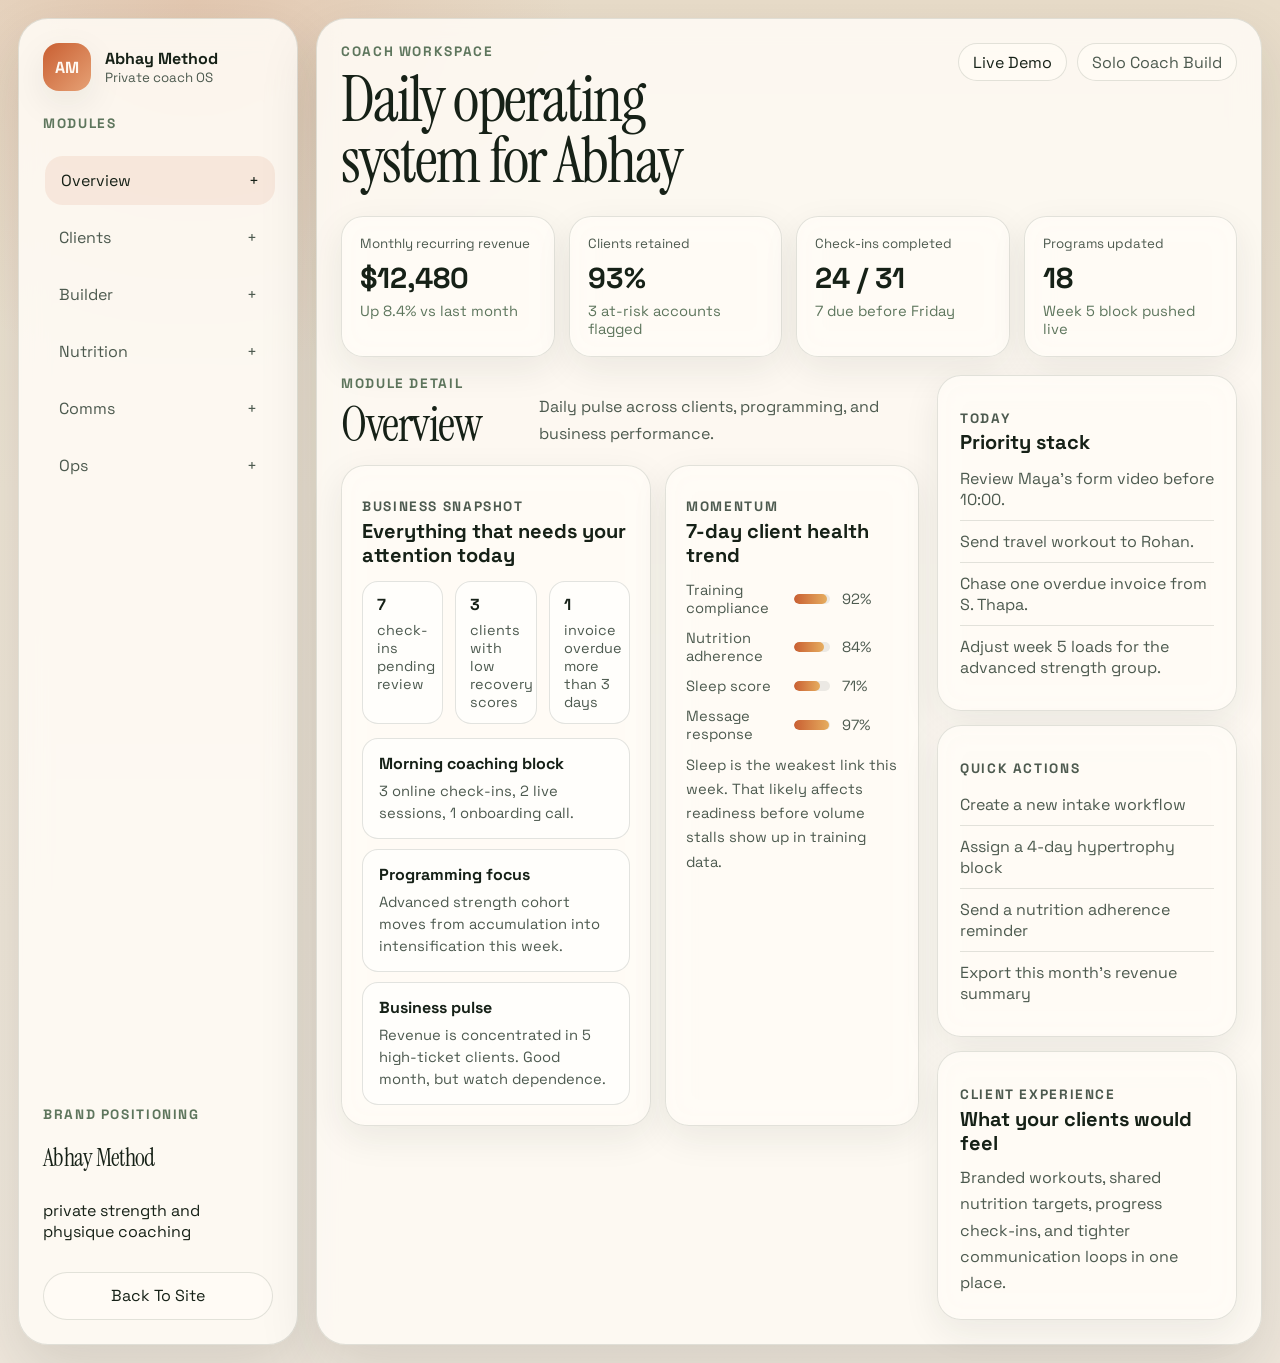
==== dashboard.html @ 8ef7fa8e "added initial phase" ====
<!doctype html>
<html lang="en">
  <head>
    <meta charset="UTF-8" />
    <meta name="viewport" content="width=device-width, initial-scale=1.0" />
    <meta
      name="description"
      content="Application-style dashboard for a personal coaching platform."
    />
    <title>Abhay Method Dashboard</title>
    <link rel="preconnect" href="https://fonts.googleapis.com" />
    <link rel="preconnect" href="https://fonts.gstatic.com" crossorigin />
    <link
      href="https://fonts.googleapis.com/css2?family=Instrument+Serif:ital@0;1&family=Space+Grotesk:wght@400;500;700&display=swap"
      rel="stylesheet"
    />
    <link rel="stylesheet" href="./styles.css" />
  </head>
  <body class="page-dashboard">
    <div class="dashboard-shell">
      <aside class="app-sidebar">
        <a class="brand-mark" href="./index.html" aria-label="Go to homepage">
          <span class="brand-monogram" data-brand-short></span>
          <span>
            <strong data-brand-name></strong>
            <small>Private coach OS</small>
          </span>
        </a>

        <div class="sidebar-block">
          <p class="sidebar-heading">Modules</p>
          <nav class="sidebar-nav" id="dashboard-nav" aria-label="Dashboard modules"></nav>
        </div>

        <div class="sidebar-block sidebar-note">
          <p class="card-label">Brand Positioning</p>
          <h2 data-brand-name></h2>
          <p data-brand-descriptor></p>
          <a class="button button-light full-width" href="./index.html">Back To Site</a>
        </div>
      </aside>

      <main class="dashboard-main">
        <header class="dashboard-topbar">
          <div>
            <p class="eyebrow">Coach Workspace</p>
            <h1>Daily operating system for <span data-coach-name></span></h1>
          </div>

          <div class="topbar-status">
            <span class="status-pill">Live Demo</span>
            <span class="status-pill muted">Solo Coach Build</span>
          </div>
        </header>

        <section class="kpi-grid" id="dashboard-kpis" aria-label="Dashboard KPIs"></section>

        <section class="dashboard-content">
          <div class="content-column">
            <div class="module-header">
              <div>
                <p class="eyebrow">Module Detail</p>
                <h2 id="module-title"></h2>
              </div>
              <p class="module-description" id="module-description"></p>
            </div>

            <div id="dashboard-panel"></div>
          </div>

          <aside class="dashboard-rail">
            <article class="surface-card rail-card">
              <p class="card-label">Today</p>
              <h3>Priority stack</h3>
              <ul class="micro-list" id="priority-list"></ul>
            </article>

            <article class="surface-card rail-card">
              <p class="card-label">Quick Actions</p>
              <ul class="action-list" id="action-list"></ul>
            </article>

            <article class="surface-card rail-card">
              <p class="card-label">Client Experience</p>
              <h3>What your clients would feel</h3>
              <p>
                Branded workouts, shared nutrition targets, progress check-ins, and
                tighter communication loops in one place.
              </p>
            </article>
          </aside>
        </section>
      </main>
    </div>

    <script src="./script.js"></script>
  </body>
</html>
---- styles.css ----
:root {
  --page-bg: #f5efe6;
  --page-bg-2: #e9dec9;
  --paper: rgba(255, 252, 246, 0.86);
  --paper-strong: #fffaf3;
  --ink: #162117;
  --ink-soft: #4d5a4f;
  --line: rgba(22, 33, 23, 0.12);
  --line-strong: rgba(22, 33, 23, 0.2);
  --accent: #c95f32;
  --accent-soft: #f6d8c3;
  --moss: #5e765d;
  --gold: #d6aa50;
  --shadow: 0 24px 60px rgba(22, 33, 23, 0.12);
  --shadow-soft: 0 12px 36px rgba(22, 33, 23, 0.08);
  --radius-xl: 32px;
  --radius-lg: 24px;
  --radius-md: 18px;
  --radius-sm: 14px;
  --shell-width: min(1180px, calc(100vw - 40px));
}

*,
*::before,
*::after {
  box-sizing: border-box;
}

html {
  scroll-behavior: smooth;
}

body {
  margin: 0;
  color: var(--ink);
  background:
    radial-gradient(circle at top left, rgba(201, 95, 50, 0.16), transparent 28%),
    radial-gradient(circle at 85% 10%, rgba(94, 118, 93, 0.18), transparent 24%),
    linear-gradient(180deg, var(--page-bg) 0%, var(--page-bg-2) 100%);
  font-family: "Space Grotesk", sans-serif;
  min-height: 100vh;
}

img {
  max-width: 100%;
  display: block;
}

a {
  color: inherit;
  text-decoration: none;
}

button,
input {
  font: inherit;
}

button {
  cursor: pointer;
}

.page-landing {
  position: relative;
  overflow-x: hidden;
}

.background-orb {
  position: fixed;
  width: 26rem;
  aspect-ratio: 1;
  border-radius: 50%;
  filter: blur(50px);
  opacity: 0.35;
  pointer-events: none;
  z-index: 0;
}

.orb-one {
  background: rgba(201, 95, 50, 0.28);
  top: -8rem;
  left: -8rem;
}

.orb-two {
  background: rgba(94, 118, 93, 0.24);
  right: -10rem;
  top: 18rem;
}

.site-header,
.hero,
.section,
.site-footer {
  position: relative;
  z-index: 1;
}

.layout-shell {
  width: var(--shell-width);
  margin: 0 auto;
}

.site-header {
  width: var(--shell-width);
  margin: 0 auto;
  padding: 24px 0 10px;
  display: flex;
  align-items: center;
  justify-content: space-between;
  gap: 24px;
}

.brand-mark {
  display: inline-flex;
  align-items: center;
  gap: 14px;
  min-width: 0;
}

.brand-mark strong,
.brand-mark small {
  display: block;
}

.brand-mark small {
  color: var(--ink-soft);
}

.brand-monogram {
  width: 48px;
  height: 48px;
  border-radius: 16px;
  display: grid;
  place-items: center;
  background: linear-gradient(135deg, var(--accent) 0%, #e6a175 100%);
  color: #fff9f2;
  font-weight: 700;
  box-shadow: var(--shadow-soft);
}

.brand-monogram.small {
  width: 40px;
  height: 40px;
  border-radius: 14px;
}

.site-nav {
  display: inline-flex;
  align-items: center;
  gap: 20px;
  padding: 12px 18px;
  border: 1px solid var(--line);
  background: rgba(255, 252, 246, 0.58);
  backdrop-filter: blur(12px);
  border-radius: 999px;
  color: var(--ink-soft);
}

.site-nav a:hover,
.sidebar-nav button:hover {
  color: var(--ink);
}

.button {
  display: inline-flex;
  align-items: center;
  justify-content: center;
  gap: 8px;
  min-height: 48px;
  padding: 0 18px;
  border-radius: 999px;
  border: 1px solid transparent;
  transition:
    transform 180ms ease,
    background-color 180ms ease,
    border-color 180ms ease,
    color 180ms ease;
}

.button:hover {
  transform: translateY(-1px);
}

.button-dark {
  background: var(--ink);
  color: #fff9f2;
  box-shadow: var(--shadow-soft);
}

.button-light {
  background: rgba(255, 252, 246, 0.72);
  border-color: var(--line);
}

.button.full-width {
  width: 100%;
}

.hero {
  display: grid;
  grid-template-columns: 1.02fr 0.98fr;
  align-items: center;
  gap: 28px;
  padding: 48px 0 24px;
}

.hero-copy h1,
.section-heading h2,
.sidebar-note h2,
.dashboard-topbar h1,
.module-header h2 {
  margin: 0;
  font-family: "Instrument Serif", serif;
  font-weight: 400;
  letter-spacing: -0.03em;
  line-height: 0.95;
}

.hero-copy h1 {
  font-size: clamp(3.7rem, 7vw, 6.5rem);
  max-width: 11ch;
}

.hero-copy h1 span {
  color: var(--accent);
}

.lede,
.section-heading p,
.surface-card p,
.module-description,
.site-footer,
.action-list,
.micro-list {
  color: var(--ink-soft);
}

.lede {
  max-width: 56ch;
  margin: 22px 0 0;
  font-size: 1.1rem;
  line-height: 1.7;
}

.eyebrow,
.card-label,
.sidebar-heading {
  margin: 0 0 10px;
  color: var(--moss);
  font-size: 0.85rem;
  font-weight: 700;
  letter-spacing: 0.12em;
  text-transform: uppercase;
}

.hero-actions {
  display: flex;
  flex-wrap: wrap;
  gap: 14px;
  margin-top: 28px;
}

.metric-row {
  display: grid;
  grid-template-columns: repeat(4, minmax(0, 1fr));
  gap: 14px;
  margin-top: 28px;
}

.metric-pill,
.kpi-card,
.surface-card,
.surface-panel,
.app-sidebar,
.dashboard-main {
  border: 1px solid var(--line);
  background: var(--paper);
  backdrop-filter: blur(14px);
}

.metric-pill {
  padding: 16px 18px;
  border-radius: 22px;
  box-shadow: var(--shadow-soft);
}

.metric-pill strong {
  display: block;
  font-size: 1.7rem;
  color: var(--ink);
}

.metric-pill span {
  display: block;
  margin-top: 6px;
  color: var(--ink-soft);
  font-size: 0.92rem;
}

.hero-stage {
  min-width: 0;
}

.hero-window,
.preview-browser {
  padding: 18px;
  border-radius: var(--radius-xl);
  box-shadow: var(--shadow);
}

.surface-panel {
  background: linear-gradient(180deg, rgba(255, 252, 246, 0.84), rgba(245, 238, 228, 0.78));
}

.window-bar {
  display: flex;
  gap: 8px;
}

.window-bar span {
  width: 12px;
  height: 12px;
  border-radius: 50%;
  background: rgba(22, 33, 23, 0.2);
}

.hero-window-grid {
  display: grid;
  grid-template-columns: 1.15fr 0.85fr;
  gap: 14px;
  margin-top: 16px;
}

.surface-card {
  padding: 20px;
  border-radius: var(--radius-lg);
  box-shadow: var(--shadow-soft);
}

.surface-card h2,
.surface-card h3,
.surface-card h4 {
  margin: 0;
  font-size: 1.25rem;
  line-height: 1.2;
}

.surface-card p {
  margin: 10px 0 0;
  line-height: 1.65;
}

.card-strong {
  background: linear-gradient(160deg, rgba(22, 33, 23, 0.96), rgba(60, 72, 53, 0.94));
  color: #fff8ef;
}

.card-strong .card-label,
.card-strong p {
  color: rgba(255, 248, 239, 0.78);
}

.card-accent {
  background: linear-gradient(150deg, rgba(201, 95, 50, 0.14), rgba(214, 170, 80, 0.16));
}

.micro-list,
.action-list {
  list-style: none;
  padding: 0;
  margin: 14px 0 0;
}

.micro-list li,
.action-list li {
  padding: 10px 0;
  border-top: 1px solid var(--line);
}

.micro-list li:first-child,
.action-list li:first-child {
  border-top: 0;
  padding-top: 0;
}

.progress-stack {
  display: grid;
  gap: 10px;
  margin-top: 12px;
}

.progress-stack span {
  display: flex;
  justify-content: space-between;
  gap: 18px;
  padding: 10px 12px;
  background: rgba(255, 255, 255, 0.54);
  border: 1px solid var(--line);
  border-radius: 14px;
}

.message-peek {
  display: grid;
  gap: 12px;
  margin-top: 14px;
}

.message-peek div {
  padding: 12px 14px;
  border-radius: 16px;
  background: rgba(255, 255, 255, 0.54);
  border: 1px solid var(--line);
}

.message-peek strong,
.message-peek span {
  display: block;
}

.message-peek span {
  margin-top: 4px;
  color: var(--ink-soft);
  font-size: 0.92rem;
}

.ticker {
  overflow: hidden;
  width: 100%;
  border-top: 1px solid var(--line);
  border-bottom: 1px solid var(--line);
  background: rgba(255, 250, 243, 0.48);
}

.ticker-track {
  display: inline-flex;
  gap: 18px;
  padding: 16px 0;
  white-space: nowrap;
  animation: ticker-scroll 30s linear infinite;
}

.ticker-track span {
  display: inline-flex;
  align-items: center;
  gap: 10px;
}

.ticker-track span::after {
  content: "/";
  color: var(--accent);
}

@keyframes ticker-scroll {
  from {
    transform: translateX(0);
  }
  to {
    transform: translateX(-50%);
  }
}

.section {
  padding: 84px 0 0;
}

.section-heading {
  display: grid;
  gap: 10px;
  max-width: 62ch;
}

.section-heading h2 {
  font-size: clamp(2.4rem, 5vw, 4.2rem);
}

.section-heading p {
  margin: 0;
  line-height: 1.7;
  font-size: 1rem;
}

.system-grid,
.feature-grid,
.launch-grid {
  display: grid;
  gap: 18px;
  margin-top: 28px;
}

.system-grid {
  grid-template-columns: repeat(3, minmax(0, 1fr));
}

.feature-grid {
  grid-template-columns: repeat(3, minmax(0, 1fr));
}

.launch-grid {
  grid-template-columns: repeat(3, minmax(0, 1fr));
  padding-bottom: 56px;
}

.system-card h3,
.feature-card h3 {
  font-size: 1.3rem;
}

.surface-card .chip + h3 {
  margin-top: 16px;
}

.chip {
  display: inline-flex;
  align-items: center;
  min-height: 28px;
  padding: 0 10px;
  border-radius: 999px;
  background: var(--accent-soft);
  color: var(--accent);
  font-size: 0.8rem;
  font-weight: 700;
  letter-spacing: 0.04em;
  text-transform: uppercase;
}

.preview-section {
  padding-bottom: 20px;
}

.preview-layout {
  display: grid;
  grid-template-columns: 0.42fr 0.58fr;
  gap: 18px;
  margin-top: 28px;
}

.preview-note {
  padding: 28px;
  border-radius: var(--radius-xl);
}

.preview-note h3 {
  margin: 0;
  font-size: 2rem;
  font-family: "Instrument Serif", serif;
  font-weight: 400;
}

.preview-note .button {
  margin-top: 20px;
}

.preview-browser {
  min-width: 0;
}

.browser-shot {
  display: grid;
  grid-template-columns: 220px 1fr;
  gap: 14px;
  margin-top: 16px;
}

.browser-sidebar {
  padding: 18px;
  border-radius: var(--radius-lg);
  background: rgba(22, 33, 23, 0.94);
  color: rgba(255, 248, 239, 0.84);
}

.sidebar-brand {
  display: flex;
  align-items: center;
  gap: 12px;
  margin-bottom: 20px;
}

.nav-pill {
  width: 100%;
  text-align: left;
  background: transparent;
  color: inherit;
  border: 0;
  padding: 12px 14px;
  border-radius: 14px;
}

.nav-pill.active {
  background: rgba(255, 248, 239, 0.12);
  color: #fffaf3;
}

.browser-main {
  display: grid;
  gap: 14px;
}

.browser-kpis {
  display: grid;
  grid-template-columns: repeat(3, minmax(0, 1fr));
  gap: 12px;
}

.mini-stat {
  padding: 16px;
  border-radius: 18px;
  background: rgba(255, 255, 255, 0.6);
  border: 1px solid var(--line);
}

.mini-stat small,
.mini-stat strong {
  display: block;
}

.mini-stat small {
  color: var(--ink-soft);
}

.mini-stat strong {
  margin-top: 8px;
  font-size: 1.4rem;
}

.browser-cards {
  display: grid;
  grid-template-columns: repeat(2, minmax(0, 1fr));
  gap: 14px;
}

.site-footer {
  width: var(--shell-width);
  margin: 0 auto;
  padding: 18px 0 42px;
  display: flex;
  align-items: center;
  justify-content: space-between;
  gap: 18px;
  border-top: 1px solid var(--line);
}

.site-footer p {
  margin: 0;
}

.page-dashboard {
  background:
    radial-gradient(circle at 15% 0%, rgba(201, 95, 50, 0.16), transparent 22%),
    linear-gradient(180deg, #e8dcc9 0%, #ede3d4 36%, #efe7dc 100%);
}

.dashboard-shell {
  display: grid;
  grid-template-columns: 280px minmax(0, 1fr);
  gap: 18px;
  width: min(1440px, calc(100vw - 36px));
  margin: 18px auto;
  min-height: calc(100vh - 36px);
}

.app-sidebar {
  padding: 24px;
  border-radius: 30px;
  display: flex;
  flex-direction: column;
  gap: 24px;
  box-shadow: var(--shadow);
}

.sidebar-block {
  display: grid;
  gap: 14px;
}

.sidebar-nav {
  display: grid;
  gap: 8px;
}

.sidebar-nav button {
  display: flex;
  align-items: center;
  justify-content: space-between;
  width: 100%;
  border: 0;
  padding: 14px 16px;
  border-radius: 18px;
  background: transparent;
  color: var(--ink-soft);
  text-align: left;
  transition:
    background-color 180ms ease,
    color 180ms ease,
    transform 180ms ease;
}

.sidebar-nav button.active {
  background: rgba(201, 95, 50, 0.1);
  color: var(--ink);
  transform: translateX(2px);
}

.sidebar-note {
  margin-top: auto;
}

.dashboard-main {
  padding: 24px;
  border-radius: 30px;
  box-shadow: var(--shadow);
}

.dashboard-topbar {
  display: flex;
  align-items: flex-start;
  justify-content: space-between;
  gap: 18px;
}

.dashboard-topbar h1 {
  font-size: clamp(2.6rem, 5vw, 4.5rem);
  max-width: 12ch;
}

.topbar-status {
  display: flex;
  flex-wrap: wrap;
  gap: 10px;
}

.status-pill {
  display: inline-flex;
  align-items: center;
  min-height: 38px;
  padding: 0 14px;
  border-radius: 999px;
  background: rgba(255, 252, 246, 0.72);
  border: 1px solid var(--line);
}

.status-pill.muted {
  color: var(--ink-soft);
}

.kpi-grid {
  display: grid;
  grid-template-columns: repeat(4, minmax(0, 1fr));
  gap: 14px;
  margin-top: 24px;
}

.kpi-card {
  padding: 18px;
  border-radius: 22px;
  box-shadow: var(--shadow-soft);
}

.kpi-card small,
.kpi-card strong,
.kpi-card span {
  display: block;
}

.kpi-card small {
  color: var(--ink-soft);
}

.kpi-card strong {
  margin-top: 8px;
  font-size: 1.8rem;
}

.kpi-card span {
  margin-top: 6px;
  font-size: 0.92rem;
  color: var(--moss);
}

.dashboard-content {
  display: grid;
  grid-template-columns: minmax(0, 1fr) 300px;
  gap: 18px;
  margin-top: 18px;
}

.content-column {
  min-width: 0;
}

.module-header {
  display: flex;
  align-items: end;
  justify-content: space-between;
  gap: 18px;
  margin-bottom: 18px;
}

.module-header h2 {
  font-size: clamp(2rem, 4vw, 3rem);
}

.module-description {
  margin: 0;
  max-width: 38ch;
  line-height: 1.65;
}

.dashboard-rail {
  display: grid;
  gap: 14px;
  align-content: start;
}

.rail-card {
  padding: 22px;
}

.module-grid {
  display: grid;
  gap: 14px;
}

.overview-grid {
  grid-template-columns: 1.1fr 0.9fr;
}

.clients-grid,
.ops-grid,
.nutrition-grid,
.comms-grid {
  grid-template-columns: 1fr 1fr;
}

.builder-grid {
  grid-template-columns: 1.15fr 0.85fr;
}

.list-card,
.detail-card,
.builder-card,
.message-card,
.ledger-card {
  min-width: 0;
}

.panel-subgrid {
  display: grid;
  gap: 12px;
  margin-top: 14px;
}

.two-up {
  grid-template-columns: repeat(2, minmax(0, 1fr));
}

.three-up {
  grid-template-columns: repeat(3, minmax(0, 1fr));
}

.metric-chip {
  padding: 12px 14px;
  border-radius: 16px;
  background: rgba(255, 255, 255, 0.54);
  border: 1px solid var(--line);
}

.metric-chip strong,
.metric-chip span {
  display: block;
}

.metric-chip span {
  margin-top: 6px;
  color: var(--ink-soft);
  font-size: 0.9rem;
}

.stack-list {
  display: grid;
  gap: 10px;
  margin-top: 14px;
}

.stack-item,
.client-row,
.invoice-row,
.workflow-row,
.meal-row,
.thread-row,
.exercise-row {
  display: grid;
  gap: 6px;
  padding: 14px 16px;
  border-radius: 16px;
  background: rgba(255, 255, 255, 0.54);
  border: 1px solid var(--line);
}

.stack-item strong,
.client-row strong,
.invoice-row strong,
.workflow-row strong,
.meal-row strong,
.thread-row strong,
.exercise-row strong {
  font-size: 1rem;
}

.stack-item span,
.client-row span,
.invoice-row span,
.workflow-row span,
.meal-row span,
.thread-row span,
.exercise-row span {
  color: var(--ink-soft);
  font-size: 0.92rem;
  line-height: 1.5;
}

.bar-chart {
  display: grid;
  gap: 12px;
  margin-top: 14px;
}

.bar-row {
  display: grid;
  grid-template-columns: 96px 1fr 56px;
  align-items: center;
  gap: 12px;
}

.bar-row span {
  color: var(--ink-soft);
  font-size: 0.92rem;
}

.bar {
  position: relative;
  height: 10px;
  border-radius: 999px;
  background: rgba(22, 33, 23, 0.08);
  overflow: hidden;
}

.bar::after {
  content: "";
  position: absolute;
  inset: 0 auto 0 0;
  width: var(--fill, 50%);
  border-radius: inherit;
  background: linear-gradient(90deg, var(--accent), #e6ad5f);
}

.client-row,
.invoice-row,
.thread-row {
  grid-template-columns: minmax(0, 1.15fr) 0.9fr 0.8fr;
  align-items: center;
}

.client-row strong,
.invoice-row strong,
.thread-row strong {
  font-size: 0.98rem;
}

.client-row span,
.invoice-row span,
.thread-row span {
  margin: 0;
}

.badge {
  display: inline-flex;
  align-items: center;
  justify-content: center;
  min-height: 28px;
  padding: 0 10px;
  border-radius: 999px;
  background: rgba(201, 95, 50, 0.12);
  color: var(--accent);
  font-size: 0.8rem;
  font-weight: 700;
  justify-self: start;
}

.badge.good {
  background: rgba(94, 118, 93, 0.14);
  color: var(--moss);
}

.badge.warn {
  background: rgba(214, 170, 80, 0.18);
  color: #946600;
}

.program-grid {
  display: grid;
  gap: 12px;
  margin-top: 14px;
}

.program-day {
  padding: 16px;
  border-radius: 18px;
  background: rgba(255, 255, 255, 0.54);
  border: 1px solid var(--line);
}

.program-day header {
  display: flex;
  align-items: baseline;
  justify-content: space-between;
  gap: 10px;
}

.program-day h4 {
  margin: 0;
}

.program-day p {
  margin: 10px 0 0;
}

.macro-grid {
  display: grid;
  grid-template-columns: repeat(3, minmax(0, 1fr));
  gap: 12px;
  margin-top: 14px;
}

.macro-card {
  padding: 16px;
  border-radius: 18px;
  background: rgba(255, 255, 255, 0.54);
  border: 1px solid var(--line);
}

.macro-card strong,
.macro-card span {
  display: block;
}

.macro-card strong {
  font-size: 1.6rem;
}

.macro-card span {
  margin-top: 6px;
  color: var(--ink-soft);
}

.message-thread {
  display: grid;
  gap: 12px;
  margin-top: 14px;
}

.chat-bubble {
  width: fit-content;
  max-width: 85%;
  padding: 14px 16px;
  border-radius: 18px;
  background: rgba(255, 255, 255, 0.56);
  border: 1px solid var(--line);
  line-height: 1.6;
}

.chat-bubble.outbound {
  margin-left: auto;
  background: rgba(201, 95, 50, 0.12);
}

.footer-note {
  margin-top: 14px;
  color: var(--ink-soft);
  font-size: 0.92rem;
}

.reveal {
  opacity: 0;
  transform: translateY(24px);
  transition:
    opacity 600ms ease,
    transform 600ms ease;
}

.reveal.visible {
  opacity: 1;
  transform: translateY(0);
}

@media (max-width: 1160px) {
  .hero,
  .preview-layout,
  .dashboard-content,
  .overview-grid,
  .builder-grid,
  .clients-grid,
  .nutrition-grid,
  .comms-grid,
  .ops-grid {
    grid-template-columns: 1fr;
  }

  .system-grid,
  .feature-grid,
  .launch-grid,
  .browser-cards,
  .browser-kpis,
  .kpi-grid,
  .metric-row,
  .macro-grid {
    grid-template-columns: repeat(2, minmax(0, 1fr));
  }

  .dashboard-shell {
    grid-template-columns: 1fr;
  }

  .app-sidebar {
    margin-bottom: 0;
  }
}

@media (max-width: 820px) {
  .site-header,
  .site-footer,
  .module-header,
  .dashboard-topbar {
    flex-direction: column;
    align-items: flex-start;
  }

  .site-nav {
    overflow-x: auto;
    max-width: 100%;
  }

  .hero-copy h1 {
    font-size: clamp(3rem, 14vw, 5rem);
  }

  .hero-window-grid,
  .browser-shot,
  .system-grid,
  .feature-grid,
  .launch-grid,
  .metric-row,
  .kpi-grid,
  .macro-grid,
  .panel-subgrid.two-up,
  .panel-subgrid.three-up,
  .browser-kpis,
  .browser-cards {
    grid-template-columns: 1fr;
  }

  .client-row,
  .invoice-row,
  .thread-row {
    grid-template-columns: 1fr;
  }

  .dashboard-shell,
  .dashboard-main,
  .app-sidebar {
    width: calc(100vw - 20px);
  }

  .dashboard-shell {
    margin: 10px auto;
  }
}
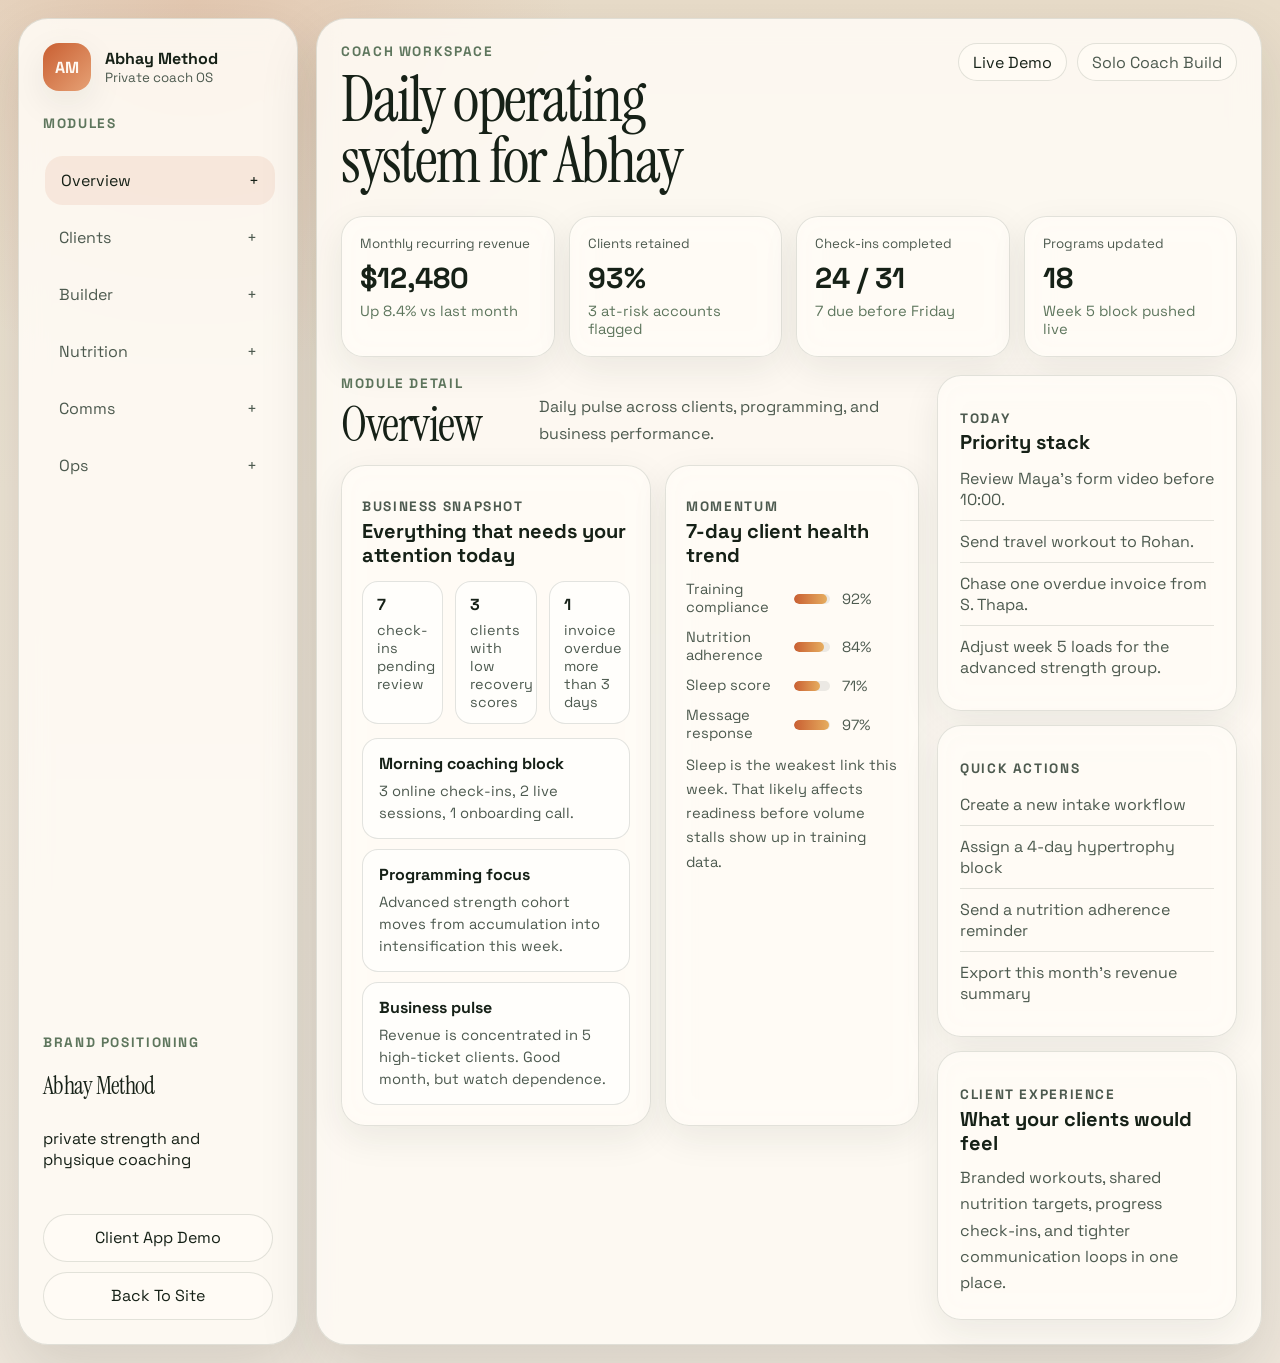
==== commit 1b00e786: "added client side" ====
--- a/dashboard.html
+++ b/dashboard.html
@@ -36,7 +36,10 @@
           <p class="card-label">Brand Positioning</p>
           <h2 data-brand-name></h2>
           <p data-brand-descriptor></p>
-          <a class="button button-light full-width" href="./index.html">Back To Site</a>
+          <div class="sidebar-actions">
+            <a class="button button-light full-width" href="./client-app.html">Client App Demo</a>
+            <a class="button button-light full-width" href="./index.html">Back To Site</a>
+          </div>
         </div>
       </aside>
 
--- a/styles.css
+++ b/styles.css
@@ -705,6 +705,12 @@
   margin-top: auto;
 }
 
+.sidebar-actions {
+  display: grid;
+  gap: 10px;
+  margin-top: 14px;
+}
+
 .dashboard-main {
   padding: 24px;
   border-radius: 30px;
@@ -1080,6 +1086,217 @@
   font-size: 0.92rem;
 }
 
+.page-client {
+  background:
+    radial-gradient(circle at 12% 8%, rgba(214, 170, 80, 0.18), transparent 20%),
+    radial-gradient(circle at 90% 12%, rgba(201, 95, 50, 0.14), transparent 20%),
+    linear-gradient(180deg, #f3ebdf 0%, #ece0cf 45%, #eee5d8 100%);
+}
+
+.client-shell {
+  width: var(--shell-width);
+  margin: 0 auto;
+  padding: 24px 0 42px;
+}
+
+.client-header {
+  display: flex;
+  align-items: center;
+  justify-content: space-between;
+  gap: 24px;
+}
+
+.client-main {
+  padding-top: 36px;
+}
+
+.client-intro {
+  max-width: 62ch;
+}
+
+.client-intro h1 {
+  margin: 0;
+  font-family: "Instrument Serif", serif;
+  font-weight: 400;
+  letter-spacing: -0.03em;
+  line-height: 0.95;
+  font-size: clamp(3rem, 6vw, 5.3rem);
+}
+
+.client-showcase {
+  display: grid;
+  grid-template-columns: minmax(360px, 430px) minmax(0, 1fr);
+  gap: 22px;
+  align-items: start;
+  margin-top: 28px;
+}
+
+.phone-panel {
+  padding: 18px;
+  border-radius: 34px;
+  box-shadow: var(--shadow);
+  position: sticky;
+  top: 18px;
+}
+
+.phone-frame {
+  padding: 16px;
+  border-radius: 32px;
+  border: 1px solid var(--line);
+  background: linear-gradient(180deg, rgba(255, 252, 246, 0.96), rgba(245, 238, 228, 0.9));
+}
+
+.phone-notch {
+  display: block;
+  width: 124px;
+  height: 28px;
+  margin: 0 auto 16px;
+  border-radius: 999px;
+  background: rgba(22, 33, 23, 0.92);
+}
+
+.phone-top h2 {
+  margin: 0;
+  font-family: "Instrument Serif", serif;
+  font-weight: 400;
+  font-size: clamp(2rem, 4vw, 2.7rem);
+  letter-spacing: -0.03em;
+  line-height: 0.95;
+}
+
+.phone-lede {
+  margin: 12px 0 0;
+  color: var(--ink-soft);
+  line-height: 1.6;
+}
+
+.client-quickstats {
+  display: grid;
+  grid-template-columns: repeat(3, minmax(0, 1fr));
+  gap: 10px;
+  margin: 18px 0;
+}
+
+.quick-pill {
+  padding: 12px;
+  border-radius: 18px;
+  background: rgba(255, 255, 255, 0.56);
+  border: 1px solid var(--line);
+}
+
+.quick-pill strong,
+.quick-pill span {
+  display: block;
+}
+
+.quick-pill strong {
+  font-size: 1.05rem;
+}
+
+.quick-pill span {
+  margin-top: 5px;
+  color: var(--ink-soft);
+  font-size: 0.82rem;
+}
+
+.phone-subhead {
+  display: grid;
+  gap: 4px;
+  margin-bottom: 12px;
+}
+
+.phone-subhead strong {
+  font-size: 1.05rem;
+}
+
+.phone-subhead span {
+  color: var(--ink-soft);
+  font-size: 0.92rem;
+  line-height: 1.5;
+}
+
+.client-screen {
+  display: grid;
+  gap: 12px;
+  min-height: 360px;
+}
+
+.phone-card {
+  padding: 16px;
+  border-radius: 22px;
+}
+
+.phone-card h3 {
+  font-size: 1.12rem;
+}
+
+.phone-checklist {
+  list-style: none;
+  padding: 0;
+  margin: 14px 0 0;
+  display: grid;
+  gap: 10px;
+}
+
+.phone-checklist li {
+  display: grid;
+  grid-template-columns: 12px 1fr;
+  gap: 12px;
+  align-items: start;
+  padding: 12px 14px;
+  border-radius: 16px;
+  background: rgba(255, 255, 255, 0.54);
+  border: 1px solid var(--line);
+}
+
+.check-dot {
+  width: 12px;
+  height: 12px;
+  border-radius: 50%;
+  background: var(--accent);
+  margin-top: 6px;
+}
+
+.phone-checklist strong,
+.phone-checklist span {
+  display: block;
+}
+
+.phone-checklist span {
+  margin-top: 4px;
+  color: var(--ink-soft);
+  font-size: 0.9rem;
+  line-height: 1.5;
+}
+
+.client-tabbar {
+  display: flex;
+  flex-wrap: wrap;
+  gap: 8px;
+  margin-top: 14px;
+}
+
+.client-tabbar button {
+  flex: 1 1 calc(33.333% - 8px);
+  min-height: 44px;
+  border: 1px solid var(--line);
+  background: rgba(255, 255, 255, 0.56);
+  border-radius: 16px;
+  color: var(--ink-soft);
+  padding: 0 12px;
+}
+
+.client-tabbar button.active {
+  background: var(--ink);
+  color: #fff9f2;
+  border-color: transparent;
+}
+
+.client-sidepanels {
+  display: grid;
+  gap: 18px;
+}
+
 .reveal {
   opacity: 0;
   transform: translateY(24px);
@@ -1097,6 +1314,7 @@
   .hero,
   .preview-layout,
   .dashboard-content,
+  .client-showcase,
   .overview-grid,
   .builder-grid,
   .clients-grid,
@@ -1124,13 +1342,18 @@
   .app-sidebar {
     margin-bottom: 0;
   }
+
+  .phone-panel {
+    position: static;
+  }
 }
 
 @media (max-width: 820px) {
   .site-header,
   .site-footer,
   .module-header,
-  .dashboard-topbar {
+  .dashboard-topbar,
+  .client-header {
     flex-direction: column;
     align-items: flex-start;
   }
@@ -1152,6 +1375,7 @@
   .metric-row,
   .kpi-grid,
   .macro-grid,
+  .client-quickstats,
   .panel-subgrid.two-up,
   .panel-subgrid.three-up,
   .browser-kpis,
@@ -1174,4 +1398,8 @@
   .dashboard-shell {
     margin: 10px auto;
   }
-}
+
+  .client-tabbar button {
+    flex-basis: calc(50% - 8px);
+  }
+}
